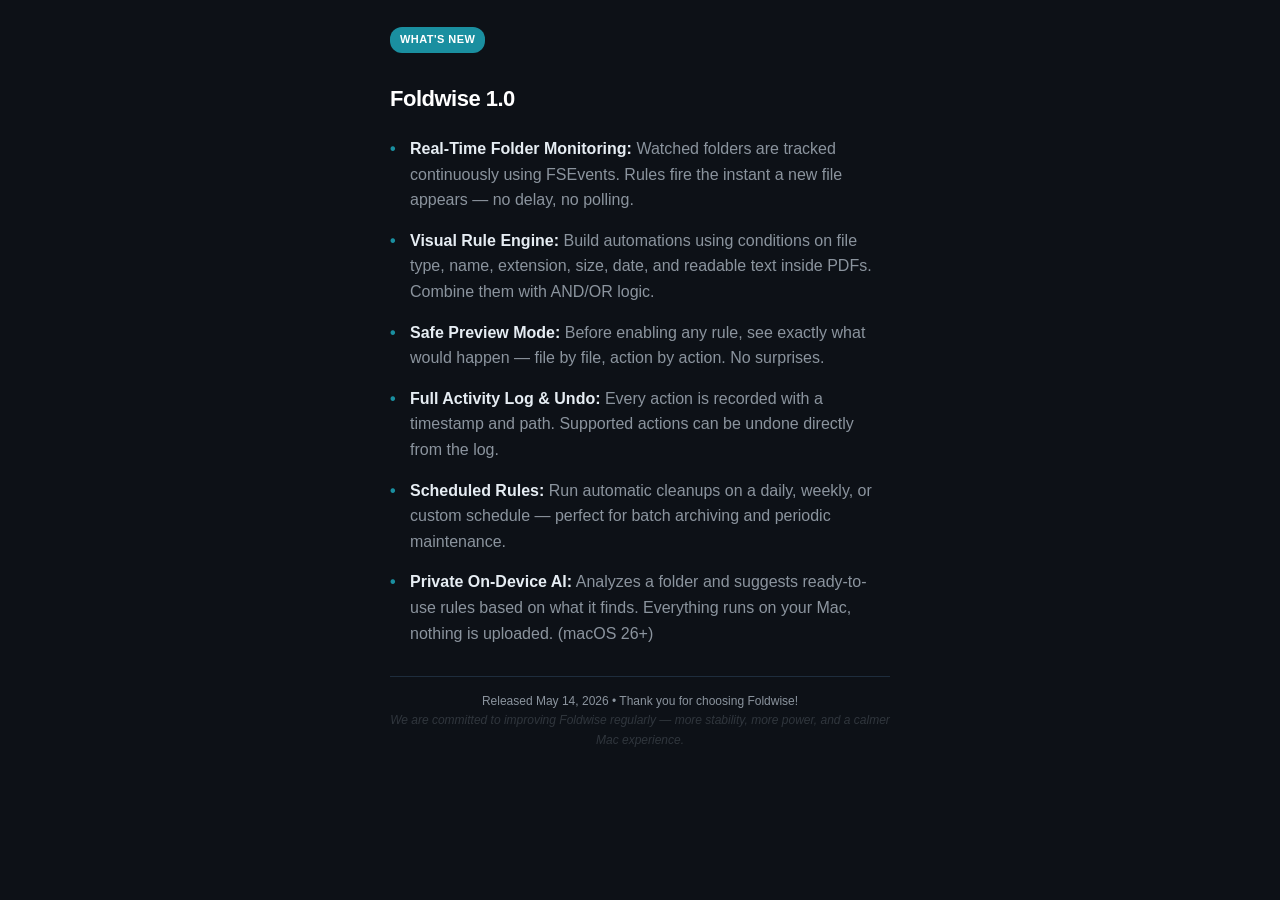
==== docs/release/notes-en.html @ 6c15c65c "Add files via upload" ====
<!-- notes-en.html (English) -->
<!DOCTYPE html>
<html lang="en">
<head>
    <meta charset="UTF-8">
    <style>
        body {
            font-family: -apple-system, BlinkMacSystemFont, "Segoe UI", Roboto, Helvetica, Arial, sans-serif;
            line-height: 1.6;
            color: #e6edf3;
            background: #0d1117;
            padding: 25px;
            margin: 0;
        }
        .container { max-width: 500px; margin: auto; }
        h2 { color: #ffffff; font-weight: 800; letter-spacing: -0.5px; margin-bottom: 20px; font-size: 22px; }
        h3 { color: #e6edf3; font-size: 15px; margin-top: 28px; margin-bottom: 12px; }
        .badge {
            background: #1A8FA0; color: white; padding: 4px 10px;
            border-radius: 12px; font-size: 11px; font-weight: bold;
            text-transform: uppercase; margin-bottom: 10px;
            display: inline-block; letter-spacing: 0.04em;
        }
        .badge.secondary {
            background: #172028; color: #8b949e;
            border: 1px solid #1e2d3d; margin-top: 20px;
        }
        ul { padding-left: 20px; list-style-type: none; }
        li { margin-bottom: 15px; position: relative; color: #8b949e; }
        li::before { content: "•"; color: #1A8FA0; font-weight: bold; position: absolute; left: -20px; }
        strong { color: #e6edf3; }
        .previous { opacity: 0.75; }
        .footer {
            margin-top: 30px; border-top: 1px solid #1e2d3d;
            padding-top: 15px; font-size: 12px; color: #8b949e; text-align: center;
        }
        .footer em { color: #30363d; }
    </style>
</head>
<body>
    <div class="container">
        <div class="badge">What's New</div>
        <h2>Foldwise 1.0</h2>

        <ul>
            <li><strong>Real-Time Folder Monitoring:</strong> Watched folders are tracked continuously using FSEvents. Rules fire the instant a new file appears — no delay, no polling.</li>
            <li><strong>Visual Rule Engine:</strong> Build automations using conditions on file type, name, extension, size, date, and readable text inside PDFs. Combine them with AND/OR logic.</li>
            <li><strong>Safe Preview Mode:</strong> Before enabling any rule, see exactly what would happen — file by file, action by action. No surprises.</li>
            <li><strong>Full Activity Log &amp; Undo:</strong> Every action is recorded with a timestamp and path. Supported actions can be undone directly from the log.</li>
            <li><strong>Scheduled Rules:</strong> Run automatic cleanups on a daily, weekly, or custom schedule — perfect for batch archiving and periodic maintenance.</li>
            <li><strong>Private On-Device AI:</strong> Analyzes a folder and suggests ready-to-use rules based on what it finds. Everything runs on your Mac, nothing is uploaded. (macOS 26+)</li>
        </ul>

        <div class="footer">
            Released May 14, 2026 • Thank you for choosing Foldwise!<br>
            <em>We are committed to improving Foldwise regularly — more stability, more power, and a calmer Mac experience.</em>
        </div>
    </div>
</body>
</html>
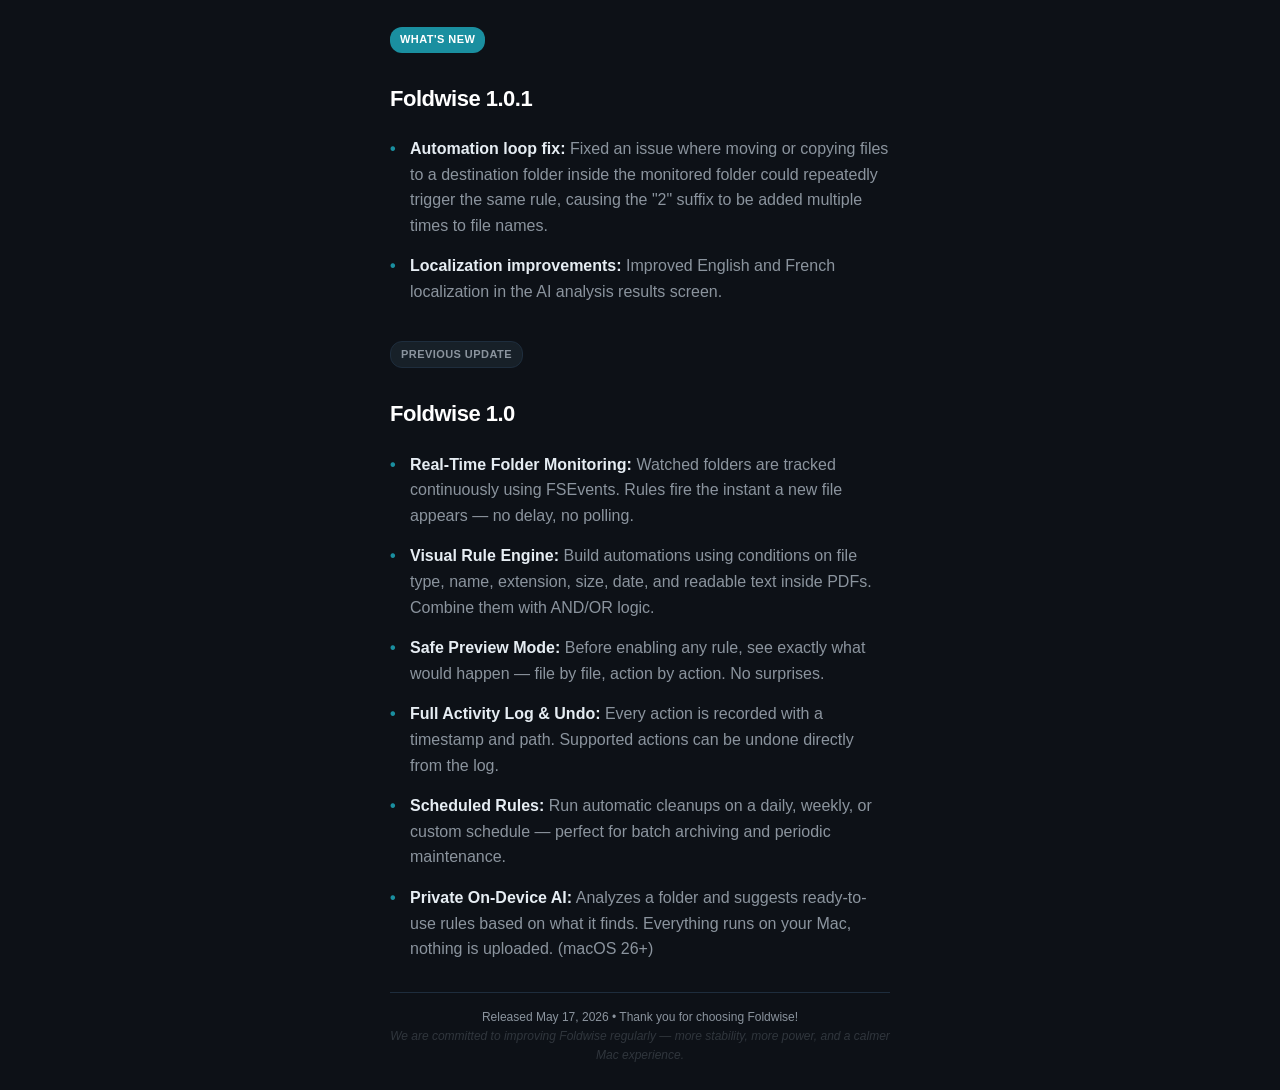
==== commit 0aa8ef8a: "Update notes-en.html" ====
--- a/docs/release/notes-en.html
+++ b/docs/release/notes-en.html
@@ -40,6 +40,15 @@
 <body>
     <div class="container">
         <div class="badge">What's New</div>
+        <h2>Foldwise 1.0.1</h2>
+         <ul>
+            <li><strong>Automation loop fix:</strong> Fixed an issue where moving or copying files to a destination folder inside the monitored folder could repeatedly trigger the same rule, causing the "2" suffix to be added multiple times to file names.</li>
+            <li><strong>Localization improvements:</strong> Improved English and French localization in the AI analysis results screen.</li>
+        </ul>
+
+
+
+        <div class="badge secondary">Previous Update</div>
         <h2>Foldwise 1.0</h2>
 
         <ul>
@@ -52,9 +61,9 @@
         </ul>
 
         <div class="footer">
-            Released May 14, 2026 • Thank you for choosing Foldwise!<br>
+            Released May 17, 2026 • Thank you for choosing Foldwise!<br>
             <em>We are committed to improving Foldwise regularly — more stability, more power, and a calmer Mac experience.</em>
         </div>
     </div>
 </body>
-</html>+</html>
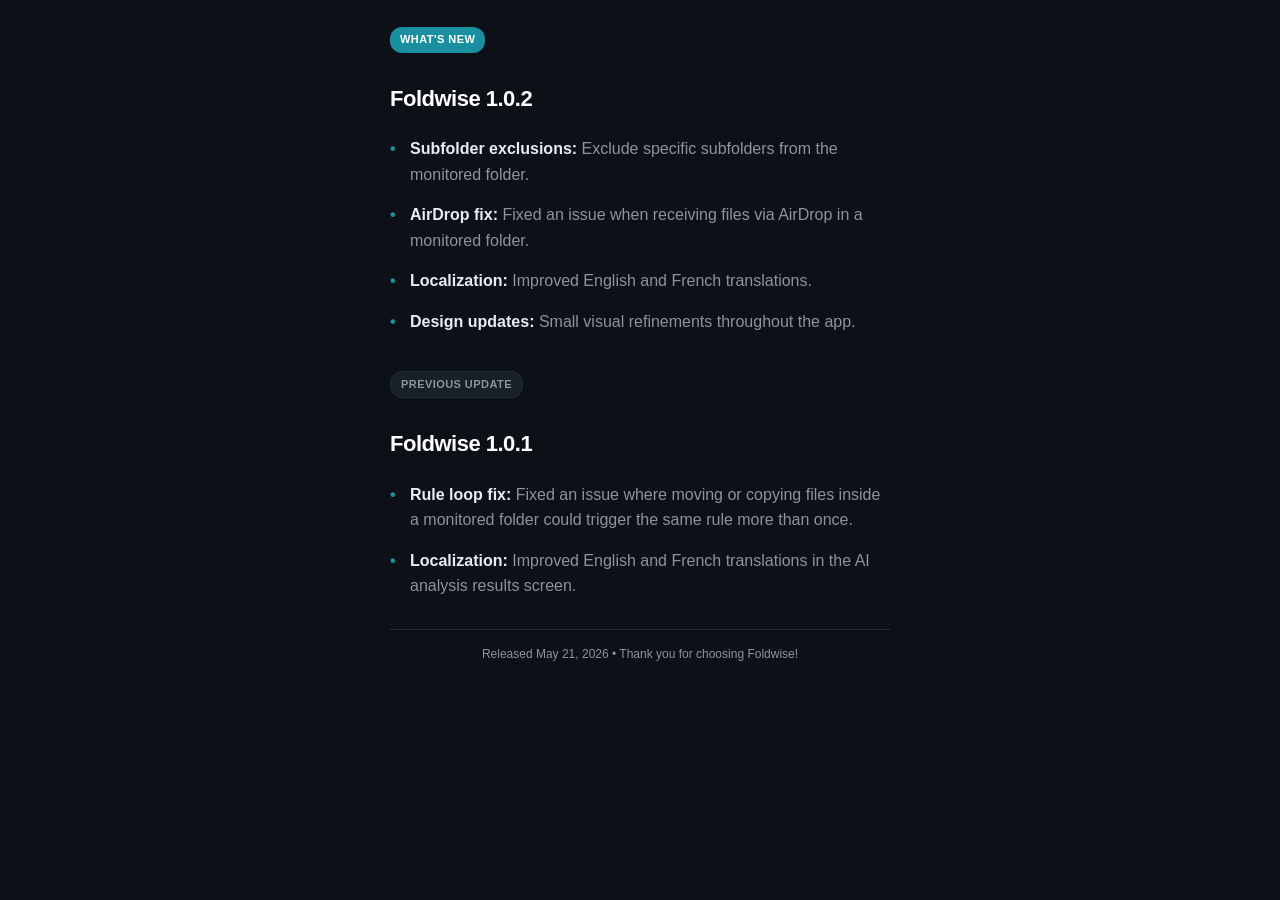
==== commit 447f599a: "Update notes-en.html" ====
--- a/docs/release/notes-en.html
+++ b/docs/release/notes-en.html
@@ -40,29 +40,23 @@
 <body>
     <div class="container">
         <div class="badge">What's New</div>
-        <h2>Foldwise 1.0.1</h2>
-         <ul>
-            <li><strong>Automation loop fix:</strong> Fixed an issue where moving or copying files to a destination folder inside the monitored folder could repeatedly trigger the same rule, causing the "2" suffix to be added multiple times to file names.</li>
-            <li><strong>Localization improvements:</strong> Improved English and French localization in the AI analysis results screen.</li>
+        <h2>Foldwise 1.0.2</h2>
+        <ul>
+            <li><strong>Subfolder exclusions:</strong> Exclude specific subfolders from the monitored folder.</li>
+            <li><strong>AirDrop fix:</strong> Fixed an issue when receiving files via AirDrop in a monitored folder.</li>
+            <li><strong>Localization:</strong> Improved English and French translations.</li>
+            <li><strong>Design updates:</strong> Small visual refinements throughout the app.</li>
         </ul>
 
-
-
         <div class="badge secondary">Previous Update</div>
-        <h2>Foldwise 1.0</h2>
-
+        <h2>Foldwise 1.0.1</h2>
         <ul>
-            <li><strong>Real-Time Folder Monitoring:</strong> Watched folders are tracked continuously using FSEvents. Rules fire the instant a new file appears — no delay, no polling.</li>
-            <li><strong>Visual Rule Engine:</strong> Build automations using conditions on file type, name, extension, size, date, and readable text inside PDFs. Combine them with AND/OR logic.</li>
-            <li><strong>Safe Preview Mode:</strong> Before enabling any rule, see exactly what would happen — file by file, action by action. No surprises.</li>
-            <li><strong>Full Activity Log &amp; Undo:</strong> Every action is recorded with a timestamp and path. Supported actions can be undone directly from the log.</li>
-            <li><strong>Scheduled Rules:</strong> Run automatic cleanups on a daily, weekly, or custom schedule — perfect for batch archiving and periodic maintenance.</li>
-            <li><strong>Private On-Device AI:</strong> Analyzes a folder and suggests ready-to-use rules based on what it finds. Everything runs on your Mac, nothing is uploaded. (macOS 26+)</li>
+            <li><strong>Rule loop fix:</strong> Fixed an issue where moving or copying files inside a monitored folder could trigger the same rule more than once.</li>
+            <li><strong>Localization:</strong> Improved English and French translations in the AI analysis results screen.</li>
         </ul>
 
         <div class="footer">
-            Released May 17, 2026 • Thank you for choosing Foldwise!<br>
-            <em>We are committed to improving Foldwise regularly — more stability, more power, and a calmer Mac experience.</em>
+            Released May 21, 2026 • Thank you for choosing Foldwise!
         </div>
     </div>
 </body>
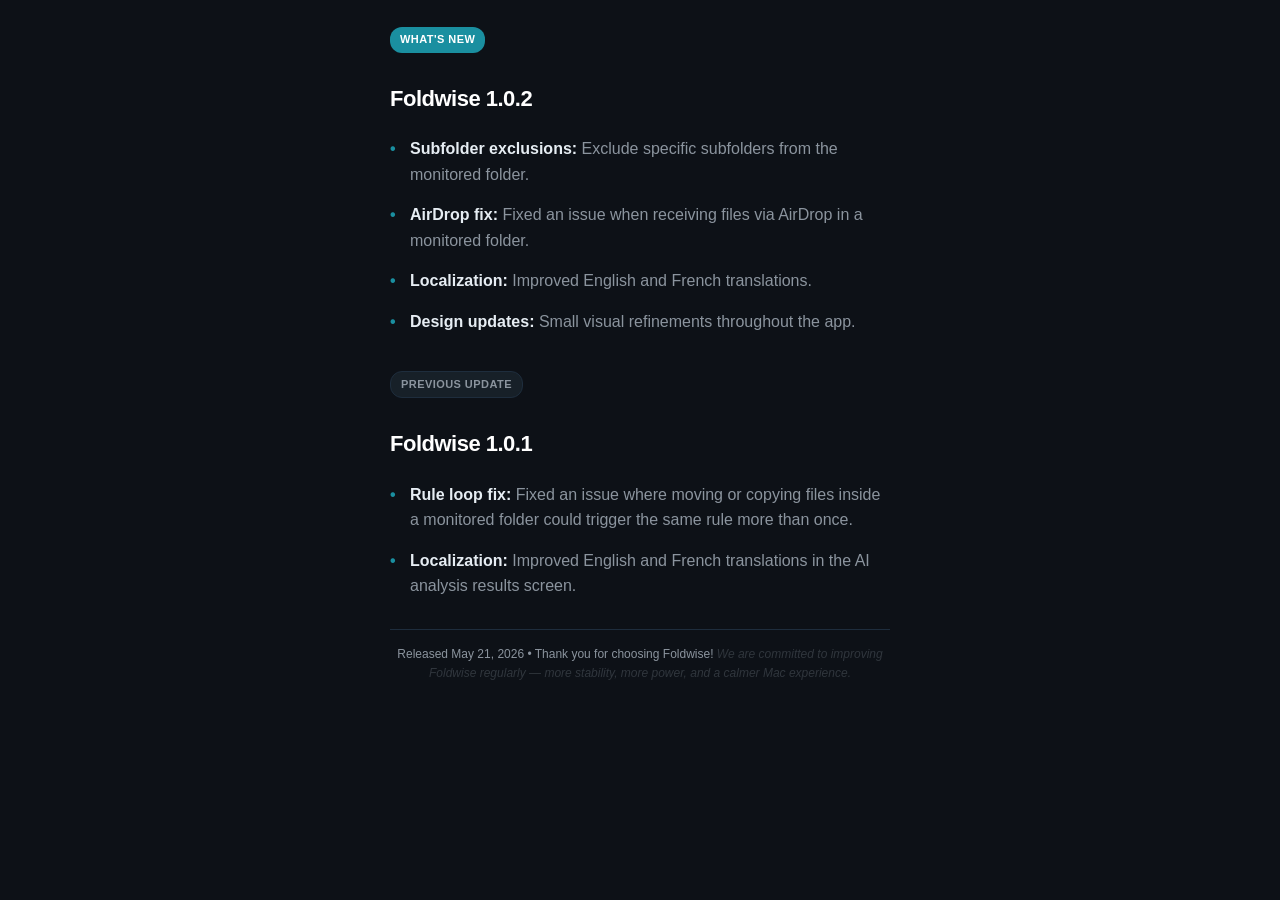
==== commit 6089e1b3: "Update notes-en.html" ====
--- a/docs/release/notes-en.html
+++ b/docs/release/notes-en.html
@@ -57,6 +57,7 @@
 
         <div class="footer">
             Released May 21, 2026 • Thank you for choosing Foldwise!
+            <em>We are committed to improving Foldwise regularly — more stability, more power, and a calmer Mac experience.</em>
         </div>
     </div>
 </body>
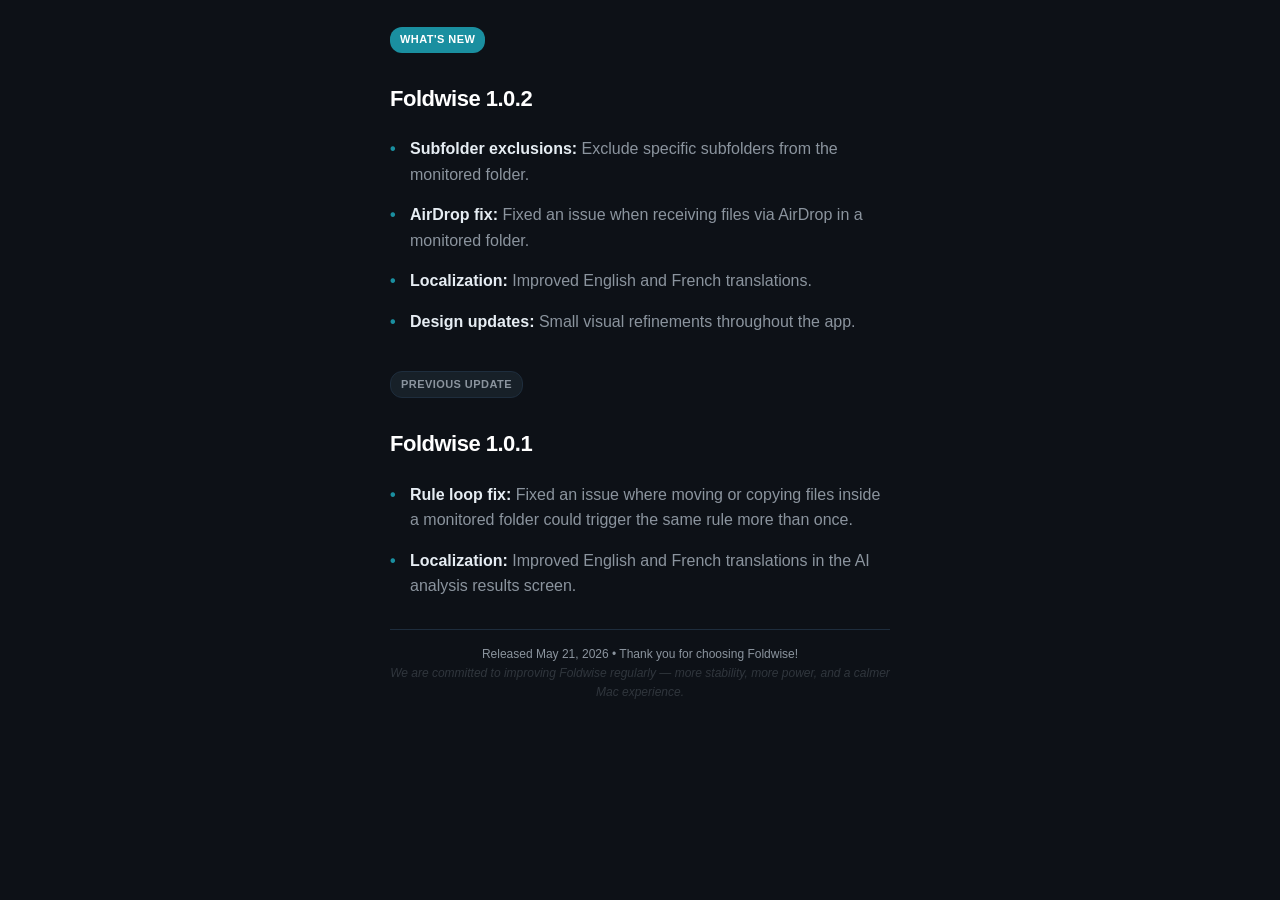
==== commit 4d4c29eb: "Update notes-en.html" ====
--- a/docs/release/notes-en.html
+++ b/docs/release/notes-en.html
@@ -56,7 +56,7 @@
         </ul>
 
         <div class="footer">
-            Released May 21, 2026 • Thank you for choosing Foldwise!
+            Released May 21, 2026 • Thank you for choosing Foldwise!<br>
             <em>We are committed to improving Foldwise regularly — more stability, more power, and a calmer Mac experience.</em>
         </div>
     </div>
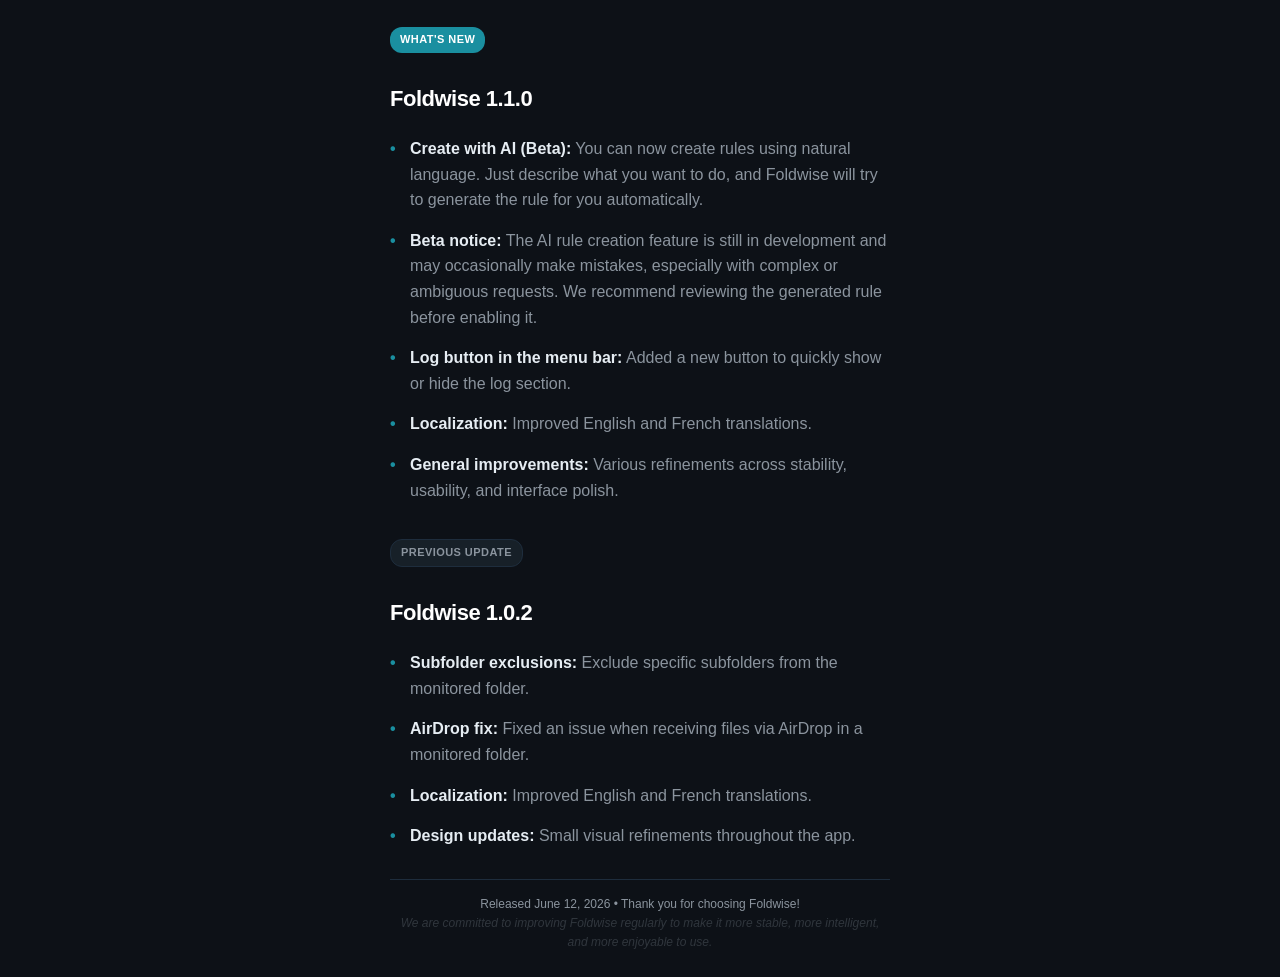
==== commit 94aa18af: "Update notes-en.html" ====
--- a/docs/release/notes-en.html
+++ b/docs/release/notes-en.html
@@ -29,7 +29,6 @@
         li { margin-bottom: 15px; position: relative; color: #8b949e; }
         li::before { content: "•"; color: #1A8FA0; font-weight: bold; position: absolute; left: -20px; }
         strong { color: #e6edf3; }
-        .previous { opacity: 0.75; }
         .footer {
             margin-top: 30px; border-top: 1px solid #1e2d3d;
             padding-top: 15px; font-size: 12px; color: #8b949e; text-align: center;
@@ -40,6 +39,16 @@
 <body>
     <div class="container">
         <div class="badge">What's New</div>
+        <h2>Foldwise 1.1.0</h2>
+        <ul>
+            <li><strong>Create with AI (Beta):</strong> You can now create rules using natural language. Just describe what you want to do, and Foldwise will try to generate the rule for you automatically.</li>
+            <li><strong>Beta notice:</strong> The AI rule creation feature is still in development and may occasionally make mistakes, especially with complex or ambiguous requests. We recommend reviewing the generated rule before enabling it.</li>
+            <li><strong>Log button in the menu bar:</strong> Added a new button to quickly show or hide the log section.</li>
+            <li><strong>Localization:</strong> Improved English and French translations.</li>
+            <li><strong>General improvements:</strong> Various refinements across stability, usability, and interface polish.</li>
+        </ul>
+
+        <div class="badge secondary">Previous Update</div>
         <h2>Foldwise 1.0.2</h2>
         <ul>
             <li><strong>Subfolder exclusions:</strong> Exclude specific subfolders from the monitored folder.</li>
@@ -48,16 +57,9 @@
             <li><strong>Design updates:</strong> Small visual refinements throughout the app.</li>
         </ul>
 
-        <div class="badge secondary">Previous Update</div>
-        <h2>Foldwise 1.0.1</h2>
-        <ul>
-            <li><strong>Rule loop fix:</strong> Fixed an issue where moving or copying files inside a monitored folder could trigger the same rule more than once.</li>
-            <li><strong>Localization:</strong> Improved English and French translations in the AI analysis results screen.</li>
-        </ul>
-
         <div class="footer">
-            Released May 21, 2026 • Thank you for choosing Foldwise!<br>
-            <em>We are committed to improving Foldwise regularly — more stability, more power, and a calmer Mac experience.</em>
+            Released June 12, 2026 • Thank you for choosing Foldwise!<br>
+            <em>We are committed to improving Foldwise regularly to make it more stable, more intelligent, and more enjoyable to use.</em>
         </div>
     </div>
 </body>
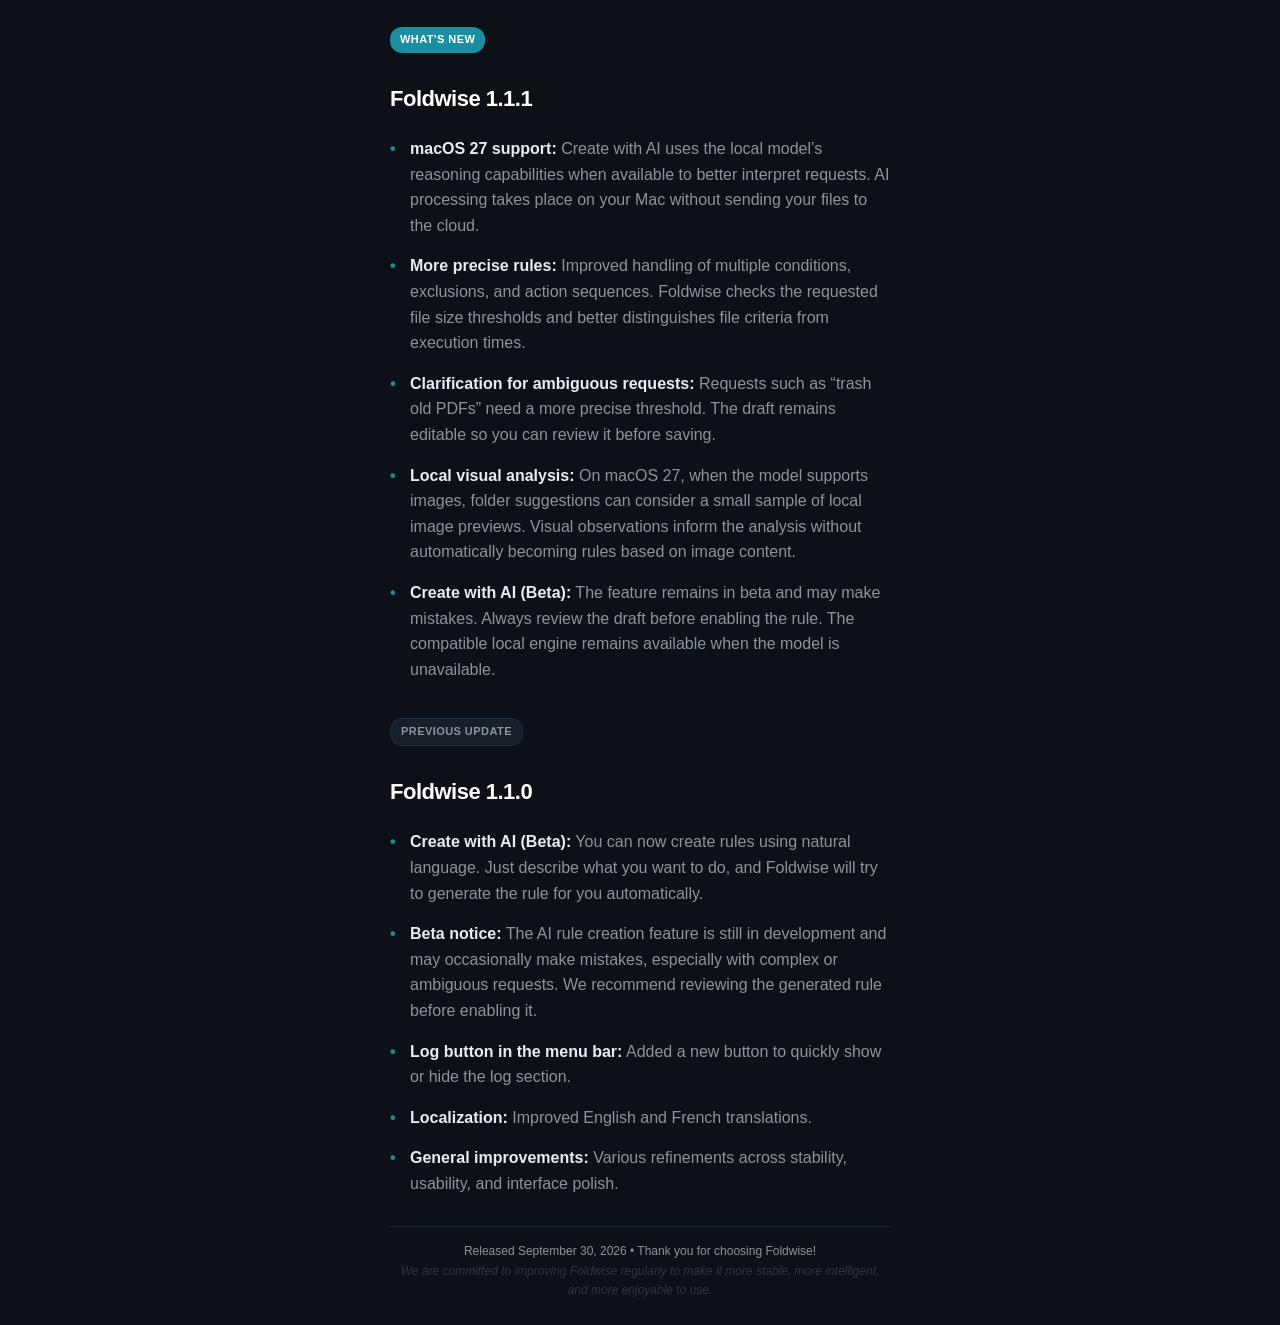
==== commit 09b6b062: "Update notes-en.html" ====
--- a/docs/release/notes-en.html
+++ b/docs/release/notes-en.html
@@ -39,6 +39,16 @@
 <body>
     <div class="container">
         <div class="badge">What's New</div>
+        <h2>Foldwise 1.1.1</h2>
+        <ul>
+            <li><strong>macOS 27 support:</strong> Create with AI uses the local model’s reasoning capabilities when available to better interpret requests. AI processing takes place on your Mac without sending your files to the cloud.</li>
+            <li><strong>More precise rules:</strong> Improved handling of multiple conditions, exclusions, and action sequences. Foldwise checks the requested file size thresholds and better distinguishes file criteria from execution times.</li>
+            <li><strong>Clarification for ambiguous requests:</strong> Requests such as “trash old PDFs” need a more precise threshold. The draft remains editable so you can review it before saving.</li>
+            <li><strong>Local visual analysis:</strong> On macOS 27, when the model supports images, folder suggestions can consider a small sample of local image previews. Visual observations inform the analysis without automatically becoming rules based on image content.</li>
+            <li><strong>Create with AI (Beta):</strong> The feature remains in beta and may make mistakes. Always review the draft before enabling the rule. The compatible local engine remains available when the model is unavailable.</li>
+        </ul>
+
+        <div class="badge secondary">Previous Update</div>
         <h2>Foldwise 1.1.0</h2>
         <ul>
             <li><strong>Create with AI (Beta):</strong> You can now create rules using natural language. Just describe what you want to do, and Foldwise will try to generate the rule for you automatically.</li>
@@ -48,17 +58,8 @@
             <li><strong>General improvements:</strong> Various refinements across stability, usability, and interface polish.</li>
         </ul>
 
-        <div class="badge secondary">Previous Update</div>
-        <h2>Foldwise 1.0.2</h2>
-        <ul>
-            <li><strong>Subfolder exclusions:</strong> Exclude specific subfolders from the monitored folder.</li>
-            <li><strong>AirDrop fix:</strong> Fixed an issue when receiving files via AirDrop in a monitored folder.</li>
-            <li><strong>Localization:</strong> Improved English and French translations.</li>
-            <li><strong>Design updates:</strong> Small visual refinements throughout the app.</li>
-        </ul>
-
         <div class="footer">
-            Released June 12, 2026 • Thank you for choosing Foldwise!<br>
+            Released September 30, 2026 • Thank you for choosing Foldwise!<br>
             <em>We are committed to improving Foldwise regularly to make it more stable, more intelligent, and more enjoyable to use.</em>
         </div>
     </div>
